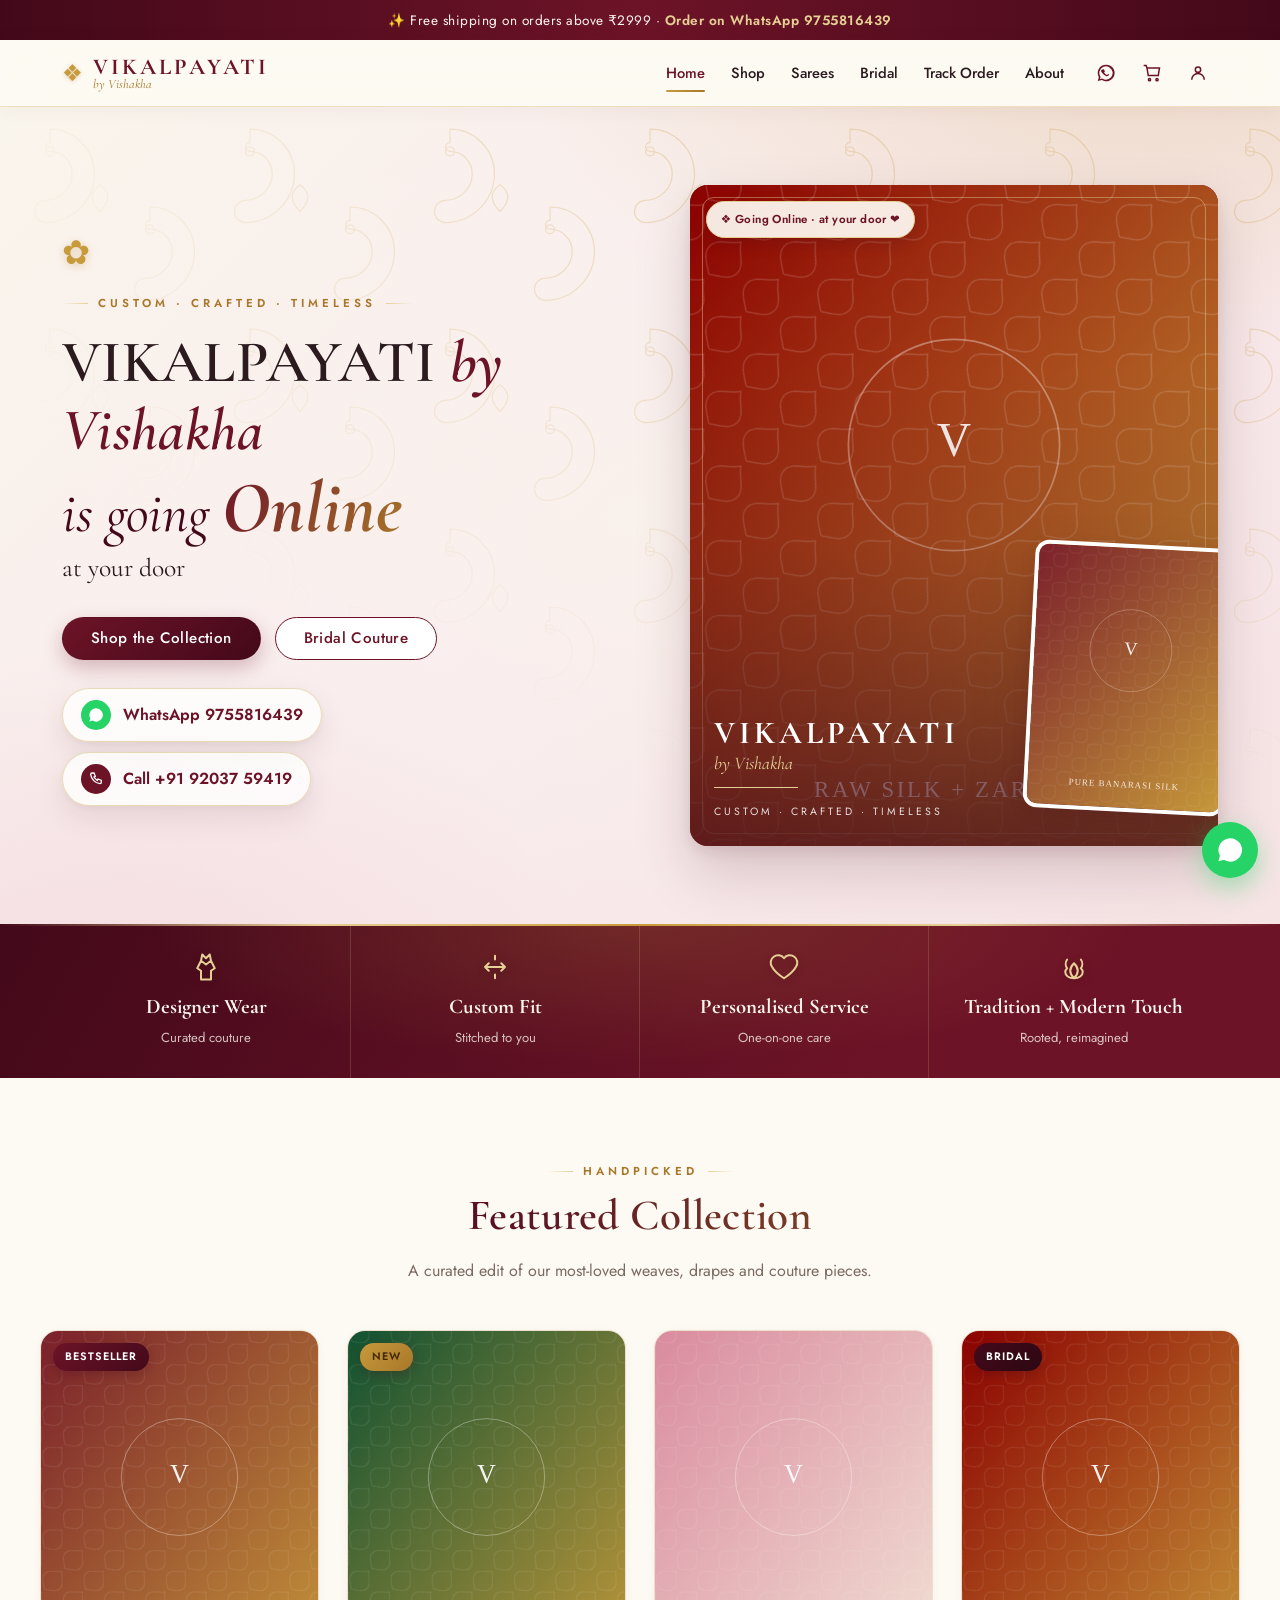
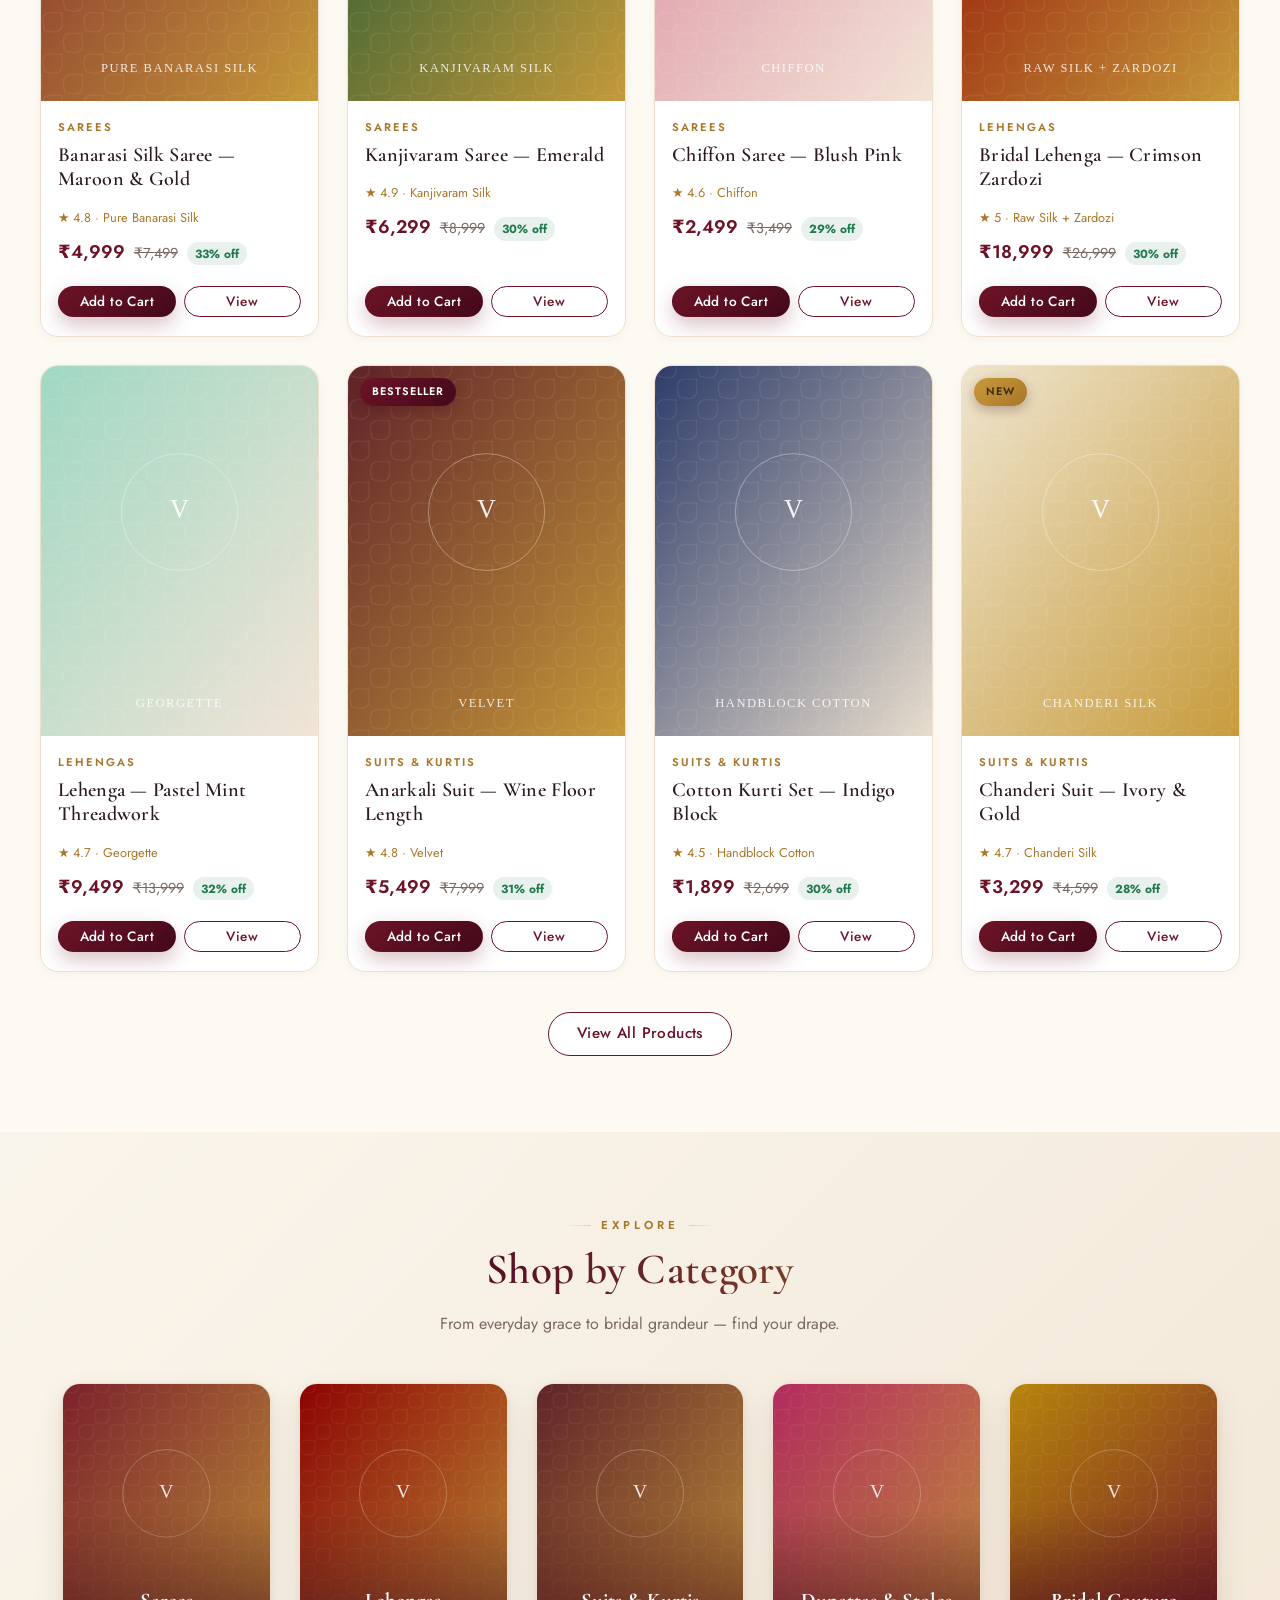
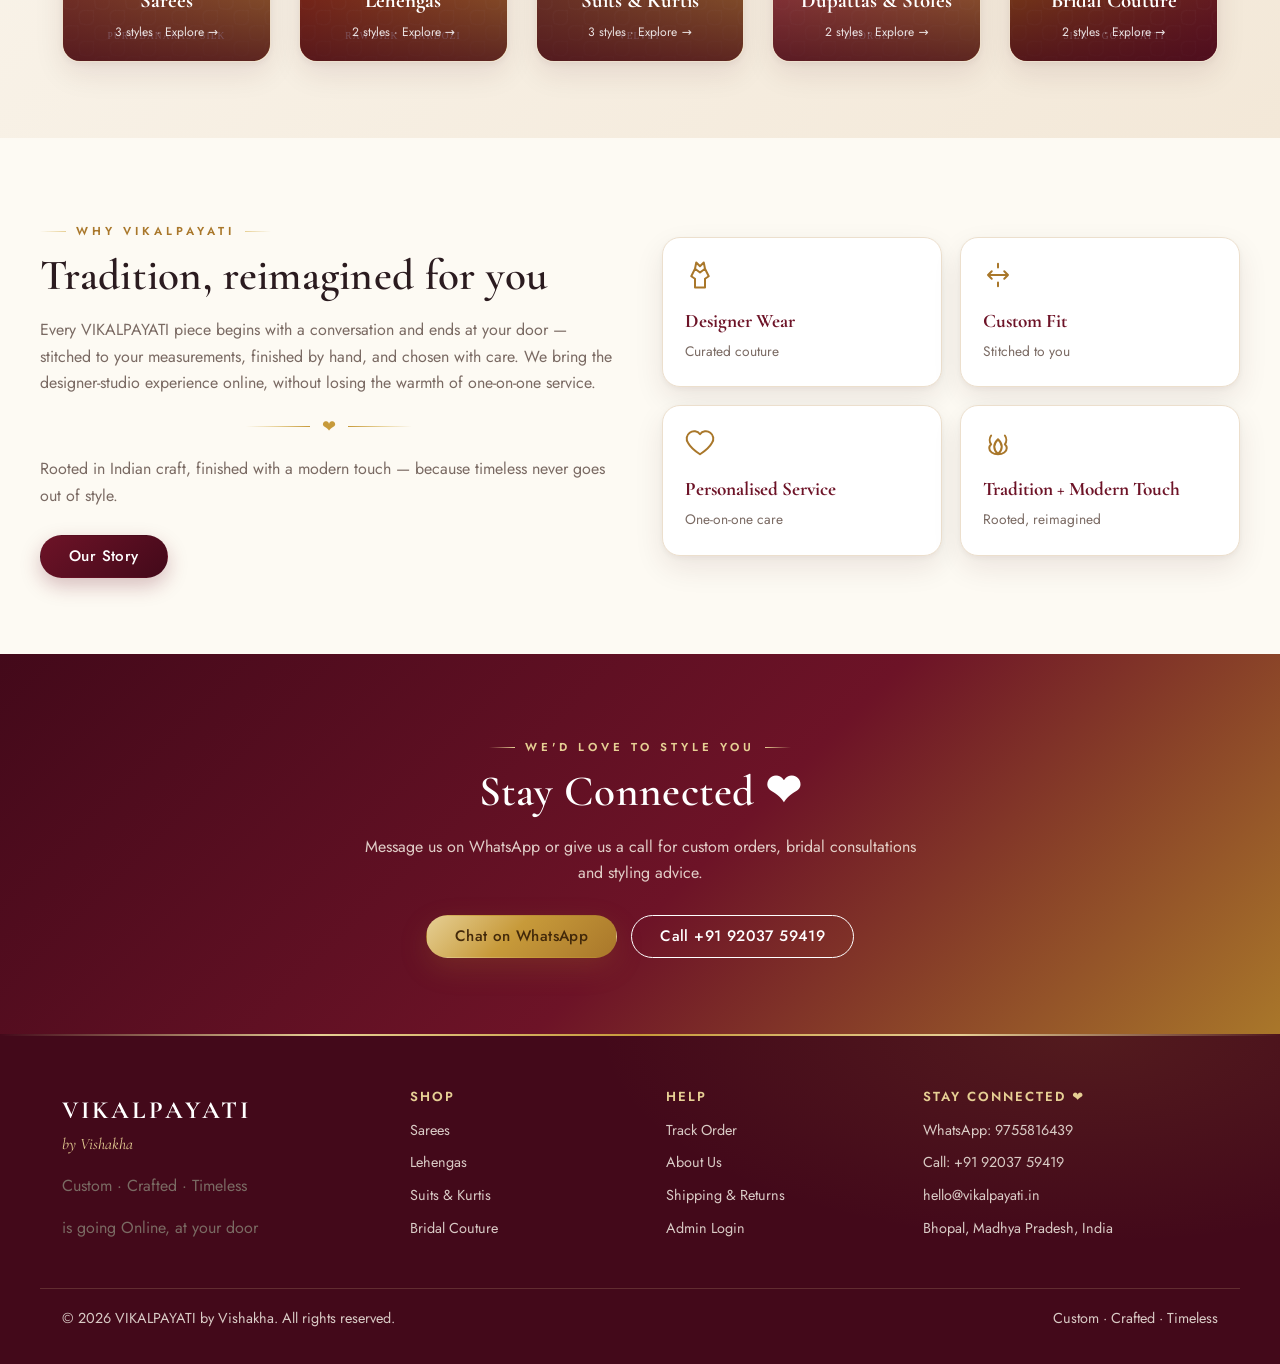
==== index.html @ 72c4d6ac "VIKALPAYATI by Vishakha — e-commerce storefront + admin Static site: storefront, shop, product, cart" ====
<!DOCTYPE html><html lang="en"><head>
<meta charset="UTF-8"><meta name="viewport" content="width=device-width, initial-scale=1.0">
<title>VIKALPAYATI by Vishakha — Custom · Crafted · Timeless</title>
<link rel="stylesheet" href="css/styles.css?v=2"></head><body>
<div class="banner">✨ Free shipping on orders above ₹2999 · <a href="https://wa.me/919755816439" target="_blank">Order on WhatsApp 9755816439</a></div>
<header data-navbar></header>

<!-- HERO -->
<section class="hero">
  <div class="hero-inner">
    <div class="hero-copy">
      <div class="lotus">✿</div>
      <div class="eyebrow">Custom · Crafted · Timeless</div>
      <h1>VIKALPAYATI <span class="script">by Vishakha</span></h1>
      <div class="going">is going <b>Online</b></div>
      <div class="atdoor">at your door</div>
      <div class="hero-cta">
        <a class="btn btn-primary" href="shop.html">Shop the Collection</a>
        <a class="btn btn-outline" href="shop.html?category=bridal">Bridal Couture</a>
      </div>
      <div class="hero-contact" id="hero-contact"></div>
    </div>
    <div class="hero-art" id="hero-art"></div>
  </div>
</section>

<!-- USP STRIP -->
<section class="usp">
  <div class="container">
    <div class="usp-grid" id="usp-grid"></div>
  </div>
</section>

<!-- FEATURED -->
<section class="section container">
  <div class="section-head">
    <div class="eyebrow">Handpicked</div>
    <h2>Featured Collection</h2>
    <p class="muted">A curated edit of our most-loved weaves, drapes and couture pieces.</p>
  </div>
  <div class="grid grid-products" id="featured-grid"></div>
  <div class="center" style="margin-top:40px">
    <a class="btn btn-outline" href="shop.html">View All Products</a>
  </div>
</section>

<!-- CATEGORY SHOWCASE -->
<section class="section" style="background:linear-gradient(135deg,var(--cream),var(--cream-2))">
  <div class="container">
    <div class="section-head">
      <div class="eyebrow">Explore</div>
      <h2>Shop by Category</h2>
      <p class="muted">From everyday grace to bridal grandeur — find your drape.</p>
    </div>
    <div class="grid" id="category-grid" style="grid-template-columns:repeat(5,1fr)"></div>
  </div>
</section>

<!-- WHY VIKALPAYATI -->
<section class="section container">
  <div class="layout-split" style="grid-template-columns:1fr 1fr;gap:44px;align-items:center">
    <div>
      <div class="eyebrow">Why VIKALPAYATI</div>
      <h2>Tradition, reimagined for you</h2>
      <p class="muted">Every VIKALPAYATI piece begins with a conversation and ends at your door — stitched to your measurements, finished by hand, and chosen with care. We bring the designer-studio experience online, without losing the warmth of one-on-one service.</p>
      <div class="divider-heart">❤</div>
      <p class="muted">Rooted in Indian craft, finished with a modern touch — because timeless never goes out of style.</p>
      <a class="btn btn-primary" href="about.html" style="margin-top:10px">Our Story</a>
    </div>
    <div class="grid" style="grid-template-columns:1fr 1fr;gap:18px" id="value-grid"></div>
  </div>
</section>

<!-- STAY CONNECTED CTA -->
<section class="section" style="background:linear-gradient(135deg,var(--maroon-deep),var(--maroon) 55%,var(--gold-deep));color:var(--cream)">
  <div class="container center">
    <div class="eyebrow" style="color:var(--gold-soft)">We'd love to style you</div>
    <h2 style="color:#fff">Stay Connected ❤</h2>
    <p style="color:rgba(247,239,228,.85);max-width:560px;margin:0 auto 26px">Message us on WhatsApp or give us a call for custom orders, bridal consultations and styling advice.</p>
    <div class="hero-cta" id="connect-cta" style="justify-content:center"></div>
  </div>
</section>

<footer class="footer" data-footer></footer>
<a class="fab-wa" href="https://wa.me/919755816439" target="_blank" aria-label="WhatsApp"><svg viewBox="0 0 24 24" width="28" height="28" fill="currentColor"><path d="M12 2a10 10 0 00-8.6 15l-1.3 4.7 4.8-1.3A10 10 0 1012 2zm4.4 12c-.2-.1-1.4-.7-1.6-.8s-.4-.1-.5.1-.6.8-.8 1-.3.2-.5.1a6.5 6.5 0 01-1.9-1.2 7.2 7.2 0 01-1.3-1.7c-.1-.2 0-.4.1-.5l.4-.4.3-.4v-.4l-.8-1.8c-.2-.5-.4-.4-.5-.4h-.5a.9.9 0 00-.7.3A2.8 2.8 0 006 8.9a4.8 4.8 0 001 2.5 11 11 0 004.3 3.8c2 .8 2 .5 2.4.5a2.5 2.5 0 001.6-1.1 2 2 0 00.1-1.1c0-.1-.2-.2-.5-.3z"/></svg></a>
<script src="js/data.js?v=2"></script><script src="js/store.js?v=2"></script><script src="js/home.js?v=2"></script>
</body></html>
---- css/styles.css ----
/* ============================================================
   VIKALPAYATI by Vishakha — Couture Design System
   Palette: deep wine · antique gold + champagne · blush rose · warm ivory/cream.
   A premium bridal-boutique aesthetic: soft radial glows, gold hairlines,
   clip-text gradients, glassy navbar, graceful hover lifts, fade-up entrances.
   ============================================================ */
@import url('https://fonts.googleapis.com/css2?family=Cormorant+Garamond:ital,wght@0,400;0,500;0,600;0,700;1,500;1,600&family=Jost:wght@300;400;500;600&display=swap');

:root{
  /* wine */
  --maroon:#6d1327; --maroon-dark:#581024; --maroon-deep:#43091a;
  /* gold + champagne */
  --gold:#c79a3a; --gold-soft:#e6cf94; --gold-deep:#a9772a; --champagne:#f1e2c0;
  /* ivory / cream / paper */
  --cream:#faf5ec; --cream-2:#f3e8d8; --paper:#fdfaf3;
  /* ink */
  --ink:#2b1b1f; --ink-soft:#7a6a63; --line:#ecdfcd;
  /* blush / rose accents */
  --rose:#f6e3e4; --rose-2:#efc9cf; --blush:#f9ecee;
  /* status */
  --ok:#1f7a4d; --warn:#b4651a; --bad:#a6271f;
  /* warm-tinted layered shadows */
  --shadow:0 2px 6px rgba(67,9,26,.05), 0 12px 30px rgba(67,9,26,.09);
  --shadow-lg:0 6px 16px rgba(67,9,26,.10), 0 26px 56px rgba(67,9,26,.17);
  --shadow-gold:0 10px 28px rgba(169,119,42,.22);
  --radius:18px; --radius-sm:12px;
  --grad-wine:linear-gradient(135deg,var(--maroon-deep),var(--maroon) 55%,var(--gold-deep));
  --grad-heading:linear-gradient(100deg,var(--maroon) 0%,var(--maroon-dark) 38%,var(--gold-deep) 100%);
  --serif:'Cormorant Garamond',Georgia,serif; --sans:'Jost',system-ui,sans-serif;
}
*{box-sizing:border-box}
html{scroll-behavior:smooth}
body{margin:0;font-family:var(--sans);color:var(--ink);background:var(--paper);line-height:1.65;font-weight:400;
  -webkit-font-smoothing:antialiased;text-rendering:optimizeLegibility}
h1,h2,h3,h4{font-family:var(--serif);font-weight:600;line-height:1.14;margin:0 0 .4em;letter-spacing:.3px}
h1{font-size:clamp(2.2rem,5vw,3.7rem)}
h2{font-size:clamp(1.7rem,3.5vw,2.7rem)}
a{color:inherit;text-decoration:none}
img{max-width:100%;display:block}
::selection{background:var(--rose-2);color:var(--maroon-deep)}
.muted{color:var(--ink-soft)}
.container{max-width:1200px;margin:0 auto;padding:0 22px}
.section{padding:76px 0}
.center{text-align:center}
.eyebrow{font-family:var(--sans);text-transform:uppercase;letter-spacing:4px;font-size:.72rem;color:var(--gold-deep);font-weight:600;
  margin-bottom:10px;display:inline-flex;align-items:center;gap:10px}
.eyebrow::before,.eyebrow::after{content:"";height:1px;width:26px;background:linear-gradient(90deg,transparent,var(--gold-soft))}
.eyebrow::after{background:linear-gradient(90deg,var(--gold-soft),transparent)}
.section-head .eyebrow,.center .eyebrow{justify-content:center}
.script{font-style:italic;font-family:var(--serif);color:var(--maroon)}
.divider-heart{display:flex;align-items:center;justify-content:center;gap:12px;color:var(--gold);margin:16px 0;font-size:1.05rem}
.divider-heart::before,.divider-heart::after{content:"";height:1px;width:64px;
  background:linear-gradient(90deg,transparent,var(--gold-soft),var(--gold))}
.divider-heart::after{background:linear-gradient(90deg,var(--gold),var(--gold-soft),transparent)}

/* ---------- gradient clip-text on big headings ---------- */
.section-head h2,.shop-head h2{
  background:var(--grad-heading);-webkit-background-clip:text;background-clip:text;
  -webkit-text-fill-color:transparent;color:var(--maroon)}

/* ---------- buttons (pill, subtle sheen, graceful lift) ---------- */
.btn{position:relative;display:inline-flex;align-items:center;justify-content:center;gap:9px;font-family:var(--sans);
  font-weight:500;font-size:.95rem;padding:13px 28px;border-radius:50px;border:1.5px solid transparent;
  cursor:pointer;transition:transform .25s cubic-bezier(.2,.8,.3,1),box-shadow .25s,background .25s,color .25s,filter .25s,border-color .25s;
  letter-spacing:.4px;background:none;line-height:1;overflow:hidden;isolation:isolate}
.btn::after{content:"";position:absolute;inset:0;border-radius:inherit;z-index:-1;opacity:0;transition:opacity .35s;
  background:linear-gradient(120deg,transparent 20%,rgba(255,255,255,.22) 50%,transparent 80%)}
.btn:hover::after{opacity:1}
.btn-primary{background:linear-gradient(140deg,var(--maroon) 0%,var(--maroon-deep) 100%);color:#fff;box-shadow:0 8px 20px rgba(109,19,39,.26)}
.btn-primary:hover{transform:translateY(-2px);box-shadow:0 14px 30px rgba(109,19,39,.36)}
.btn-gold{background:linear-gradient(135deg,var(--gold-soft) 0%,var(--gold) 45%,var(--gold-deep) 100%);color:#43290a;box-shadow:var(--shadow-gold)}
.btn-gold:hover{filter:brightness(1.06) saturate(1.05);transform:translateY(-2px);box-shadow:0 16px 34px rgba(169,119,42,.3)}
.btn-outline{border-color:var(--maroon);color:var(--maroon);background:#fff}
.btn-outline:hover{background:var(--maroon);color:#fff;transform:translateY(-2px);box-shadow:0 12px 26px rgba(109,19,39,.22)}
.btn-ghost{color:var(--maroon)}
.btn-ghost:hover{background:var(--rose)}
.btn-block{width:100%}
.btn-sm{padding:8px 16px;font-size:.85rem}
.btn:disabled{opacity:.5;cursor:not-allowed;transform:none;box-shadow:none}
.btn:disabled::after{opacity:0}

/* ---------- navbar (glassy translucent, gold hairline) ---------- */
[data-navbar]{position:sticky;top:0;z-index:50;background:rgba(253,250,243,.72);
  -webkit-backdrop-filter:blur(16px) saturate(1.3);backdrop-filter:blur(16px) saturate(1.3);
  border-bottom:1px solid rgba(199,154,58,.28);box-shadow:0 2px 20px rgba(67,9,26,.05)}
.nav-inner{max-width:1200px;margin:0 auto;padding:13px 22px;display:flex;align-items:center;gap:22px}
.brand{display:flex;align-items:center;gap:10px}
.brand-mark{color:var(--gold);font-size:1.45rem;filter:drop-shadow(0 1px 2px rgba(169,119,42,.35))}
.brand-text{display:flex;flex-direction:column;line-height:1}
.brand-text strong{font-family:var(--serif);font-size:1.42rem;letter-spacing:3px;color:var(--maroon)}
.brand-text em{font-family:var(--serif);font-style:italic;font-size:.8rem;color:var(--gold-deep)}
.nav-links{display:flex;gap:26px;margin-left:auto}
.nav-links a{font-size:.92rem;font-weight:500;color:var(--ink);position:relative;padding:4px 0}
.nav-links a::after{content:"";position:absolute;left:0;bottom:-2px;height:2px;width:0;border-radius:2px;
  background:linear-gradient(90deg,var(--gold),var(--gold-deep));transition:width .28s cubic-bezier(.2,.8,.3,1)}
.nav-links a:hover::after,.nav-links a.active::after{width:100%}
.nav-links a:hover{color:var(--maroon)}
.nav-links a.active{color:var(--maroon)}
.nav-actions{display:flex;align-items:center;gap:6px}
.icon-btn{position:relative;display:flex;align-items:center;justify-content:center;width:40px;height:40px;border-radius:50%;color:var(--maroon);transition:.2s}
.icon-btn:hover{background:var(--rose);transform:translateY(-1px)}
.cart-badge{position:absolute;top:2px;right:2px;background:linear-gradient(135deg,var(--gold-soft),var(--gold-deep));color:#43290a;font-size:.66rem;font-weight:700;
  min-width:17px;height:17px;border-radius:50px;display:flex;align-items:center;justify-content:center;padding:0 4px;box-shadow:0 2px 6px rgba(169,119,42,.4)}
.hamburger{display:none;flex-direction:column;gap:4px;background:none;border:none;cursor:pointer;padding:8px}
.hamburger span{width:22px;height:2px;background:var(--maroon);border-radius:2px}

/* ---------- hero (soft radial glows + gold paisley motif) ---------- */
.hero{position:relative;overflow:hidden;background:
  radial-gradient(900px 440px at 88% -8%,rgba(199,154,58,.20),transparent 70%),
  radial-gradient(760px 500px at 6% 108%,rgba(239,201,207,.42),transparent 68%),
  radial-gradient(600px 400px at 50% 50%,rgba(250,245,236,.6),transparent),
  linear-gradient(135deg,var(--cream) 0%,var(--blush) 45%,var(--rose) 100%)}
/* delicate gold paisley/leaf motif — pure CSS SVG data-URI, no external asset */
.hero::before{content:"";position:absolute;inset:0;pointer-events:none;opacity:.5;
  background-image:url("data:image/svg+xml;utf8,<svg xmlns='http://www.w3.org/2000/svg' width='180' height='180' viewBox='0 0 180 180'><g fill='none' stroke='%23c79a3a' stroke-width='1.1' opacity='0.5'><path d='M45 20c22 0 40 18 40 40 0 24-20 44-44 44a10 10 0 010-20c13 0 24-11 24-24 0-11-9-20-20-20a4 4 0 010-8z'/><circle cx='45' cy='40' r='4'/><path d='M135 90c22 0 40 18 40 40 0 24-20 44-44 44a10 10 0 010-20c13 0 24-11 24-24 0-11-9-20-20-20a4 4 0 010-8z'/><circle cx='135' cy='110' r='4'/><path d='M90 70q14 10 0 24 -14-14 0-24z'/></g></svg>");
  background-size:200px 200px;
  -webkit-mask-image:radial-gradient(130% 120% at 85% 0%,#000 30%,transparent 72%);
  mask-image:radial-gradient(130% 120% at 85% 0%,#000 30%,transparent 72%)}
.hero-inner{position:relative;z-index:1;max-width:1200px;margin:0 auto;padding:78px 22px;display:grid;grid-template-columns:1.05fr .95fr;gap:44px;align-items:center}
.hero-copy .lotus{color:var(--gold);font-size:2.1rem;margin-bottom:6px;filter:drop-shadow(0 2px 4px rgba(169,119,42,.3))}
.hero-copy h1{margin:.1em 0}
.hero-copy .going{font-family:var(--serif);font-size:clamp(2rem,6vw,3.5rem);color:var(--maroon-deep);font-style:italic;line-height:1.05}
.hero-copy .going b{color:var(--maroon);font-size:1.3em;display:inline-block;
  background:linear-gradient(120deg,var(--maroon),var(--gold-deep));-webkit-background-clip:text;background-clip:text;-webkit-text-fill-color:transparent}
.hero-copy .atdoor{font-family:var(--serif);font-size:1.6rem;color:var(--ink)}
.hero-cta{display:flex;gap:14px;flex-wrap:wrap;margin-top:28px}
.hero-contact{margin-top:28px;display:flex;flex-direction:column;gap:10px}
.hero-contact a{display:inline-flex;align-items:center;gap:12px;background:rgba(255,255,255,.78);border:1px solid rgba(199,154,58,.35);
  -webkit-backdrop-filter:blur(6px);backdrop-filter:blur(6px);
  padding:11px 18px;border-radius:50px;font-weight:600;color:var(--maroon);box-shadow:var(--shadow);width:fit-content;transition:.22s}
.hero-contact a:hover{transform:translateY(-2px);box-shadow:var(--shadow-lg);border-color:var(--gold)}
.hero-contact .chip-ic{width:30px;height:30px;border-radius:50%;display:flex;align-items:center;justify-content:center;color:#fff}
.hero-contact .wa{background:#25d366}.hero-contact .ph{background:var(--maroon)}
.hero-art{position:relative;aspect-ratio:4/5;border-radius:var(--radius);overflow:hidden;box-shadow:var(--shadow-lg);
  background:var(--grad-wine);display:flex;align-items:center;justify-content:center}
.hero-art::before{content:"";position:absolute;inset:0;
  background:radial-gradient(420px 320px at 25% 12%,rgba(230,207,148,.4),transparent 60%),
  radial-gradient(300px 300px at 90% 95%,rgba(246,227,228,.2),transparent 60%)}
.hero-art::after{content:"";position:absolute;inset:12px;border:1px solid rgba(230,207,148,.45);border-radius:calc(var(--radius) - 6px);pointer-events:none}
.hero-art .plaque{position:relative;z-index:1;text-align:center;color:#fff;padding:30px}
.hero-art .plaque .big{font-family:var(--serif);font-size:3rem;letter-spacing:6px;
  background:linear-gradient(120deg,#fff,var(--gold-soft));-webkit-background-clip:text;background-clip:text;-webkit-text-fill-color:transparent}
.hero-art .plaque em{font-style:italic;font-family:var(--serif);color:var(--gold-soft);font-size:1.4rem}
.hero-art .plaque .ln{height:1px;width:120px;background:linear-gradient(90deg,transparent,var(--gold-soft),transparent);margin:14px auto}

/* ---------- usp strip ---------- */
.usp{position:relative;background:
  radial-gradient(700px 200px at 50% 0%,rgba(199,154,58,.18),transparent 70%),
  linear-gradient(120deg,var(--maroon-deep),var(--maroon) 70%);color:var(--cream)}
.usp::before{content:"";position:absolute;top:0;left:0;right:0;height:2px;
  background:linear-gradient(90deg,transparent,var(--gold-soft),var(--gold),var(--gold-soft),transparent)}
.usp-grid{display:grid;grid-template-columns:repeat(4,1fr);gap:0}
.usp-item{padding:28px 18px;text-align:center;border-right:1px solid rgba(230,207,148,.18);transition:.25s}
.usp-item:last-child{border-right:none}
.usp-item:hover{background:rgba(230,207,148,.06)}
.usp-item .ic{color:var(--gold-soft);margin-bottom:8px;display:flex;justify-content:center;filter:drop-shadow(0 2px 4px rgba(0,0,0,.2))}
.usp-item strong{display:block;font-family:var(--serif);font-size:1.3rem}
.usp-item span{font-size:.82rem;color:rgba(250,245,236,.78)}

/* ---------- product grid & cards (boutique) ---------- */
.section-head{text-align:center;margin-bottom:46px}
.grid{display:grid;gap:28px}
.grid-products{grid-template-columns:repeat(4,1fr)}
.card{position:relative;background:#fff;border:1px solid var(--line);border-radius:var(--radius);overflow:hidden;
  transition:transform .3s cubic-bezier(.2,.8,.3,1),box-shadow .3s,border-color .3s;display:flex;flex-direction:column;box-shadow:0 2px 10px rgba(67,9,26,.04)}
.card::after{content:"";position:absolute;inset:0;border-radius:inherit;pointer-events:none;
  box-shadow:inset 0 0 0 1px rgba(199,154,58,0);transition:box-shadow .3s}
.card:hover{transform:translateY(-8px);box-shadow:var(--shadow-lg);border-color:var(--gold-soft)}
.card:hover::after{box-shadow:inset 0 0 0 1px rgba(199,154,58,.45)}
.card-media{position:relative;aspect-ratio:3/4;overflow:hidden;background:
  linear-gradient(135deg,var(--cream-2),var(--blush))}
.card-media img{width:100%;height:100%;object-fit:cover;transition:transform .6s cubic-bezier(.2,.8,.3,1)}
.card:hover .card-media img{transform:scale(1.07)}
.card-media::after{content:"";position:absolute;inset:0;pointer-events:none;opacity:0;transition:opacity .4s;
  background:linear-gradient(to top,rgba(67,9,26,.18),transparent 45%)}
.card:hover .card-media::after{opacity:1}
.card-badge{position:absolute;top:12px;left:12px;background:linear-gradient(135deg,var(--maroon),var(--maroon-deep));color:#fff;font-size:.68rem;font-weight:600;
  letter-spacing:1px;text-transform:uppercase;padding:5px 12px;border-radius:50px;box-shadow:0 4px 12px rgba(67,9,26,.28)}
.card-badge.new{background:linear-gradient(135deg,var(--gold),var(--gold-deep));color:#43290a}
.card-badge.bridal{background:linear-gradient(135deg,var(--maroon-deep),#2d0712)}
.card-fav{position:absolute;top:10px;right:10px;width:34px;height:34px;border-radius:50%;background:rgba(255,255,255,.92);
  -webkit-backdrop-filter:blur(4px);backdrop-filter:blur(4px);
  border:none;cursor:pointer;color:var(--maroon);display:flex;align-items:center;justify-content:center;box-shadow:0 3px 10px rgba(67,9,26,.15);transition:.2s}
.card-fav:hover{background:#fff;color:var(--rose-2);transform:scale(1.1)}
.card-body{padding:17px 17px 19px;display:flex;flex-direction:column;gap:7px;flex:1}
.card-cat{font-size:.7rem;letter-spacing:2px;text-transform:uppercase;color:var(--gold-deep);font-weight:600}
.card-title{font-family:var(--serif);font-size:1.26rem;font-weight:600;color:var(--ink);line-height:1.2}
.card:hover .card-title{color:var(--maroon)}
.card-rating{font-size:.8rem;color:var(--gold-deep)}
.price-row{display:flex;align-items:baseline;gap:9px;margin-top:2px}
.price{font-weight:600;font-size:1.14rem;color:var(--maroon)}
.mrp{font-size:.9rem;color:var(--ink-soft);text-decoration:line-through}
.off{font-size:.74rem;color:var(--ok);font-weight:700;background:rgba(31,122,77,.1);padding:2px 8px;border-radius:50px}
.card-actions{margin-top:auto;display:flex;gap:8px;padding-top:12px}
.card-actions .btn{flex:1}

/* ---------- filters / shop ---------- */
.shop-head{position:relative;overflow:hidden;background:
  radial-gradient(700px 320px at 85% -20%,rgba(199,154,58,.18),transparent 70%),
  linear-gradient(135deg,var(--cream),var(--blush) 60%,var(--rose));padding:54px 0;text-align:center}
.shop-head::after{content:"";position:absolute;left:0;right:0;bottom:0;height:2px;
  background:linear-gradient(90deg,transparent,var(--gold-soft),transparent)}
.toolbar{display:flex;flex-wrap:wrap;gap:14px;align-items:center;justify-content:space-between;margin-bottom:30px}
.chips{display:flex;gap:10px;flex-wrap:wrap}
.chip{padding:8px 18px;border-radius:50px;border:1.5px solid var(--line);background:#fff;cursor:pointer;font-size:.88rem;font-weight:500;transition:.22s}
.chip:hover{border-color:var(--gold);color:var(--maroon);transform:translateY(-1px)}
.chip.active{background:linear-gradient(135deg,var(--maroon),var(--maroon-deep));color:#fff;border-color:var(--maroon);box-shadow:0 6px 16px rgba(109,19,39,.25)}
.search-box,select.input{padding:11px 16px;border:1.5px solid var(--line);border-radius:50px;background:#fff;font-family:var(--sans);font-size:.9rem;min-width:200px;color:var(--ink);transition:.2s}
.search-box:focus,.input:focus{outline:none;border-color:var(--gold);box-shadow:0 0 0 3px rgba(199,154,58,.15)}

/* ---------- product detail ---------- */
.pd{display:grid;grid-template-columns:1fr 1fr;gap:54px;align-items:start}
.pd-media{position:sticky;top:90px;border-radius:var(--radius);overflow:hidden;box-shadow:var(--shadow-lg);
  border:1px solid var(--line)}
.pd-media img{width:100%;aspect-ratio:3/4;object-fit:cover;transition:transform .7s cubic-bezier(.2,.8,.3,1)}
.pd-media:hover img{transform:scale(1.04)}
.pd h1{margin-bottom:.1em;color:var(--maroon-deep)}
.pd .pd-price{display:flex;align-items:baseline;gap:12px;margin:14px 0}
.pd .pd-price .price{font-size:1.95rem}
.pd-fabric{display:flex;flex-wrap:wrap;gap:10px;margin:18px 0}
.pd-fabric .tag{background:linear-gradient(135deg,var(--cream-2),var(--blush));border:1px solid rgba(199,154,58,.3);
  padding:6px 15px;border-radius:50px;font-size:.82rem;color:var(--maroon-dark)}
.size-row{display:flex;gap:10px;margin:16px 0;flex-wrap:wrap}
.size-opt{min-width:46px;height:42px;border:1.5px solid var(--line);border-radius:12px;background:#fff;cursor:pointer;font-weight:500;display:flex;align-items:center;justify-content:center;transition:.2s}
.size-opt:hover{border-color:var(--gold)}
.size-opt.active{border-color:var(--maroon);background:linear-gradient(135deg,var(--maroon),var(--maroon-deep));color:#fff;box-shadow:0 5px 14px rgba(109,19,39,.25)}
.qty{display:inline-flex;align-items:center;border:1.5px solid var(--line);border-radius:50px;overflow:hidden;background:#fff}
.qty button{width:40px;height:42px;border:none;background:#fff;cursor:pointer;font-size:1.1rem;color:var(--maroon);transition:.18s}
.qty button:hover{background:var(--rose)}
.qty input{width:46px;text-align:center;border:none;font-size:1rem;font-family:var(--sans);color:var(--ink)}
.pd-actions{display:flex;gap:12px;margin:22px 0;flex-wrap:wrap}
.pd-meta{border-top:1px solid var(--line);margin-top:20px;padding-top:18px;display:grid;gap:8px;font-size:.9rem}
.pd-meta .row{display:flex;gap:10px;color:var(--ink-soft)}

/* ---------- forms ---------- */
.field{margin-bottom:16px}
.field label{display:block;font-size:.85rem;font-weight:500;margin-bottom:6px;color:var(--ink)}
.field input,.field select,.field textarea{width:100%;padding:12px 14px;border:1.5px solid var(--line);border-radius:var(--radius-sm);
  font-family:var(--sans);font-size:.95rem;background:#fff;color:var(--ink);transition:.2s}
.field input:focus,.field select:focus,.field textarea:focus{outline:none;border-color:var(--gold);box-shadow:0 0 0 3px rgba(199,154,58,.18)}
.field .err{color:var(--bad);font-size:.78rem;margin-top:4px;display:none}
.field.invalid input,.field.invalid select{border-color:var(--bad)}
.field.invalid .err{display:block}
.grid-2{display:grid;grid-template-columns:1fr 1fr;gap:14px}

/* ---------- cart / checkout ---------- */
.layout-split{display:grid;grid-template-columns:1.6fr 1fr;gap:34px;align-items:start}
.cart-item{display:grid;grid-template-columns:90px 1fr auto;gap:16px;padding:18px 0;border-bottom:1px solid var(--line)}
.cart-item .ci-media{width:90px;aspect-ratio:3/4;border-radius:12px;overflow:hidden;box-shadow:0 3px 10px rgba(67,9,26,.1)}
.cart-item .ci-media img{width:100%;height:100%;object-fit:cover}
.cart-item .ci-name{font-family:var(--serif);font-size:1.18rem;color:var(--ink)}
.cart-item .ci-sub{font-size:.82rem;color:var(--ink-soft)}
.cart-item .ci-right{text-align:right;display:flex;flex-direction:column;align-items:flex-end;gap:8px}
.link-danger{color:var(--bad);font-size:.82rem;cursor:pointer;background:none;border:none}
.link-danger:hover{text-decoration:underline}
.summary{background:#fff;border:1px solid var(--line);border-radius:var(--radius);padding:26px;box-shadow:var(--shadow);position:sticky;top:90px;
  background-image:linear-gradient(#fff,#fff),linear-gradient(135deg,var(--gold-soft),var(--rose-2));
  background-origin:border-box;background-clip:padding-box,border-box;border:1.5px solid transparent}
.summary h3{font-size:1.45rem;color:var(--maroon-deep)}
.sum-row{display:flex;justify-content:space-between;padding:9px 0;font-size:.95rem}
.sum-row.total{border-top:1px solid var(--line);margin-top:8px;padding-top:14px;font-size:1.25rem;font-weight:600;color:var(--maroon);font-family:var(--serif)}
.pay-opt{display:flex;gap:12px;align-items:flex-start;border:1.5px solid var(--line);border-radius:var(--radius-sm);padding:14px;cursor:pointer;margin-bottom:12px;transition:.2s}
.pay-opt:hover{border-color:var(--gold-soft)}
.pay-opt.active{border-color:var(--maroon);background:var(--rose);box-shadow:0 4px 14px rgba(109,19,39,.12)}
.pay-opt input{margin-top:3px}
.pay-opt .po-title{font-weight:600}
.pay-opt .po-sub{font-size:.82rem;color:var(--ink-soft)}
.empty-state{text-align:center;padding:70px 20px}
.empty-state .ic{font-size:3rem;color:var(--gold);filter:drop-shadow(0 3px 6px rgba(169,119,42,.25))}

/* ---------- badges / status (gold-outlined, soft tints) ---------- */
.badge{display:inline-flex;align-items:center;gap:6px;padding:4px 13px;border-radius:50px;font-size:.76rem;font-weight:600;text-transform:capitalize;
  border:1px solid transparent}
.badge.pending{background:#fdf0dd;color:var(--warn);border-color:rgba(180,101,26,.3)}
.badge.confirmed{background:#e6f0ff;color:#1f5fa6;border-color:rgba(31,95,166,.25)}
.badge.shipped{background:#efe6ff;color:#6a3fb0;border-color:rgba(106,63,176,.25)}
.badge.delivered{background:#e3f6ea;color:var(--ok);border-color:rgba(31,122,77,.28)}
.badge.cancelled{background:#fde3e1;color:var(--bad);border-color:rgba(166,39,31,.28)}
.badge.paid{background:#e3f6ea;color:var(--ok);border-color:rgba(31,122,77,.28)}
.badge.cod{background:linear-gradient(135deg,var(--cream-2),var(--champagne));color:var(--maroon-dark);border-color:rgba(199,154,58,.4)}

/* ---------- admin ---------- */
.admin-shell{display:grid;grid-template-columns:230px 1fr;min-height:100vh}
.admin-side{background:
  radial-gradient(400px 260px at 50% -10%,rgba(199,154,58,.14),transparent 70%),
  linear-gradient(180deg,var(--maroon-deep),var(--maroon));color:var(--cream);padding:22px 16px;position:sticky;top:0;height:100vh;
  border-right:1px solid rgba(230,207,148,.14)}
.admin-side .brand-text strong{color:#fff}.admin-side .brand-text em{color:var(--gold-soft)}
.admin-nav{display:flex;flex-direction:column;gap:4px;margin-top:26px}
.admin-nav button{display:flex;align-items:center;gap:11px;background:none;border:none;color:var(--cream);text-align:left;
  padding:12px 14px;border-radius:12px;cursor:pointer;font-family:var(--sans);font-size:.94rem;transition:.18s}
.admin-nav button:hover{background:rgba(230,207,148,.12)}
.admin-nav button.active{background:linear-gradient(135deg,var(--gold-soft),var(--gold));color:#43290a;font-weight:600;box-shadow:0 6px 16px rgba(169,119,42,.3)}
.admin-main{padding:30px 34px;background:var(--paper)}
.admin-topbar{display:flex;justify-content:space-between;align-items:center;margin-bottom:26px}
.stat-grid{display:grid;grid-template-columns:repeat(4,1fr);gap:18px;margin-bottom:28px}
.stat{position:relative;background:#fff;border:1px solid var(--line);border-radius:var(--radius);padding:22px;box-shadow:var(--shadow);overflow:hidden;transition:.25s}
.stat::before{content:"";position:absolute;top:0;left:0;bottom:0;width:4px;background:linear-gradient(180deg,var(--gold-soft),var(--gold-deep))}
.stat:hover{transform:translateY(-3px);box-shadow:var(--shadow-lg)}
.stat .lbl{font-size:.8rem;color:var(--ink-soft);text-transform:uppercase;letter-spacing:1px}
.stat .val{font-family:var(--serif);font-size:2.1rem;color:var(--maroon);margin-top:4px}
.stat .sub{font-size:.8rem;color:var(--ok)}
.panel{background:#fff;border:1px solid var(--line);border-radius:var(--radius);box-shadow:var(--shadow);overflow:hidden;margin-bottom:24px}
.panel-head{padding:18px 22px;border-bottom:1px solid var(--line);display:flex;justify-content:space-between;align-items:center;
  background:linear-gradient(135deg,var(--cream),var(--blush))}
.panel-head h3{margin:0;font-size:1.3rem;color:var(--maroon-deep)}
table{width:100%;border-collapse:collapse}
th,td{text-align:left;padding:13px 22px;font-size:.9rem;border-bottom:1px solid var(--line)}
th{font-size:.74rem;text-transform:uppercase;letter-spacing:1px;color:var(--ink-soft);font-weight:600;background:var(--cream)}
tbody tr{transition:.15s}
tbody tr:hover{background:var(--blush)}
.table-thumb{width:44px;height:56px;border-radius:8px;object-fit:cover;box-shadow:0 2px 6px rgba(67,9,26,.12)}
.admin-login{min-height:100vh;display:flex;align-items:center;justify-content:center;
  background:radial-gradient(600px 400px at 70% 20%,rgba(230,207,148,.22),transparent 65%),var(--grad-wine)}
.admin-login .box{background:#fff;border-radius:var(--radius);padding:40px;width:min(400px,92vw);box-shadow:var(--shadow-lg);
  border-top:3px solid var(--gold)}

/* ---------- modal ---------- */
.modal-backdrop{position:fixed;inset:0;background:rgba(43,9,26,.5);-webkit-backdrop-filter:blur(4px);backdrop-filter:blur(4px);
  display:none;align-items:center;justify-content:center;z-index:100;padding:20px}
.modal-backdrop.open{display:flex;animation:vik-fade .25s ease both}
.modal{background:#fff;border-radius:var(--radius);width:min(560px,96vw);max-height:92vh;overflow:auto;box-shadow:var(--shadow-lg);
  border-top:3px solid var(--gold);animation:vik-pop .3s cubic-bezier(.2,.8,.3,1) both}
.modal-head{padding:20px 24px;border-bottom:1px solid var(--line);display:flex;justify-content:space-between;align-items:center;
  background:linear-gradient(135deg,var(--cream),var(--blush))}
.modal-head h3{margin:0;color:var(--maroon-deep)}
.modal-body{padding:22px 24px}
.modal-foot{padding:16px 24px;border-top:1px solid var(--line);display:flex;gap:12px;justify-content:flex-end}
.x-close{background:none;border:none;font-size:1.5rem;cursor:pointer;color:var(--ink-soft);line-height:1;transition:.18s}
.x-close:hover{color:var(--maroon)}

/* ---------- toast ---------- */
#vik-toast-host{position:fixed;bottom:24px;left:50%;transform:translateX(-50%);z-index:200;display:flex;flex-direction:column;gap:10px;align-items:center}
.vik-toast{background:var(--ink);color:#fff;padding:13px 22px;border-radius:50px;font-size:.9rem;box-shadow:var(--shadow-lg);
  opacity:0;transform:translateY(14px);transition:.3s;max-width:90vw}
.vik-toast.show{opacity:1;transform:translateY(0)}
.vik-toast.ok{background:var(--maroon)}.vik-toast.gold{background:var(--gold-deep)}.vik-toast.err{background:var(--bad)}

/* ---------- misc ---------- */
.banner{background:linear-gradient(90deg,var(--maroon-deep),var(--maroon) 50%,var(--maroon-deep));color:var(--cream);text-align:center;font-size:.85rem;padding:9px 16px;letter-spacing:.5px}
.banner a{color:var(--gold-soft);font-weight:600}
.banner a:hover{color:#fff;text-decoration:underline}
.footer{position:relative;background:
  radial-gradient(700px 300px at 85% 0%,rgba(199,154,58,.12),transparent 70%),
  var(--maroon-deep);color:var(--cream);padding:56px 0 24px}
.footer::before{content:"";position:absolute;top:0;left:0;right:0;height:2px;
  background:linear-gradient(90deg,transparent,var(--gold-soft),var(--gold),var(--gold-soft),transparent)}
.footer-grid{max-width:1200px;margin:0 auto;padding:0 22px;display:grid;grid-template-columns:1.4fr 1fr 1fr 1.3fr;gap:30px}
.footer h4{font-family:var(--sans);font-size:.82rem;letter-spacing:2px;text-transform:uppercase;color:var(--gold-soft);margin-bottom:14px}
.footer a,.footer span{display:block;color:rgba(250,245,236,.82);font-size:.9rem;margin-bottom:9px;transition:.2s}
.footer a:hover{color:var(--gold-soft);transform:translateX(3px)}
.footer-brand strong{font-family:var(--serif);font-size:1.55rem;letter-spacing:3px;color:#fff;display:block}
.footer-brand em{font-family:var(--serif);font-style:italic;color:var(--gold-soft)}
.footer-bottom{max-width:1200px;margin:30px auto 0;padding:18px 22px 0;border-top:1px solid rgba(230,207,148,.18);
  display:flex;justify-content:space-between;flex-wrap:wrap;gap:10px;font-size:.82rem;color:rgba(250,245,236,.6)}
.fab-wa{position:fixed;bottom:22px;right:22px;width:56px;height:56px;border-radius:50%;background:#25d366;color:#fff;
  display:flex;align-items:center;justify-content:center;box-shadow:0 10px 26px rgba(37,211,102,.4);z-index:60;transition:transform .25s}
.fab-wa:hover{transform:scale(1.1) rotate(4deg)}
.tracker{display:flex;justify-content:space-between;position:relative;margin:30px 0}
.tracker::before{content:"";position:absolute;top:16px;left:5%;right:5%;height:2px;background:var(--line)}
.tracker .step{position:relative;text-align:center;flex:1;font-size:.8rem;color:var(--ink-soft)}
.tracker .step .dot{width:34px;height:34px;border-radius:50%;background:#fff;border:2px solid var(--line);margin:0 auto 8px;display:flex;align-items:center;justify-content:center;transition:.25s}
.tracker .step.done .dot{background:linear-gradient(135deg,var(--maroon),var(--maroon-deep));border-color:var(--maroon);color:#fff;box-shadow:0 5px 14px rgba(109,19,39,.3)}
.tracker .step.done{color:var(--maroon);font-weight:600}

/* ---------- elegant entrance animations (reduced-motion respected) ---------- */
@keyframes vik-fade{from{opacity:0}to{opacity:1}}
@keyframes vik-pop{from{opacity:0;transform:translateY(12px) scale(.98)}to{opacity:1;transform:none}}
@keyframes vik-up{from{opacity:0;transform:translateY(22px)}to{opacity:1;transform:none}}
.section,.hero-inner,.card,.stat,.panel{animation:vik-up .6s cubic-bezier(.2,.8,.3,1) both}
.hero-inner{animation-duration:.8s}
.grid-products .card:nth-child(2){animation-delay:.06s}
.grid-products .card:nth-child(3){animation-delay:.12s}
.grid-products .card:nth-child(4){animation-delay:.18s}
.grid-products .card:nth-child(5){animation-delay:.1s}
.grid-products .card:nth-child(6){animation-delay:.16s}
.grid-products .card:nth-child(7){animation-delay:.22s}
.grid-products .card:nth-child(8){animation-delay:.28s}
.stat:nth-child(2){animation-delay:.07s}.stat:nth-child(3){animation-delay:.14s}.stat:nth-child(4){animation-delay:.21s}
@media(prefers-reduced-motion:reduce){
  *,*::before,*::after{animation-duration:.001ms!important;animation-iteration-count:1!important;transition-duration:.001ms!important;scroll-behavior:auto!important}
  html{scroll-behavior:auto}
}

/* ---------- responsive ---------- */
@media(max-width:980px){
  .hero-inner{grid-template-columns:1fr;gap:28px}
  .hero-art{max-width:420px}
  .pd{grid-template-columns:1fr;gap:28px}.pd-media{position:static}
  .layout-split{grid-template-columns:1fr}.summary{position:static}
  .grid-products{grid-template-columns:repeat(3,1fr)}
  .admin-shell{grid-template-columns:1fr}.admin-side{position:static;height:auto}
  .admin-nav{flex-direction:row;overflow-x:auto;margin-top:16px}
  .stat-grid{grid-template-columns:repeat(2,1fr)}
}
@media(max-width:760px){
  .nav-links{position:absolute;top:66px;left:0;right:0;background:var(--paper);flex-direction:column;gap:0;padding:0 22px;
    max-height:0;overflow:hidden;border-bottom:1px solid var(--line);transition:.3s}
  .nav-links.open{max-height:360px;padding:12px 22px}
  .hamburger{display:flex}
  .usp-grid{grid-template-columns:repeat(2,1fr)}.usp-item:nth-child(2){border-right:none}
  .grid-products{grid-template-columns:repeat(2,1fr)}
  .footer-grid{grid-template-columns:1fr 1fr}
  .grid-2{grid-template-columns:1fr}
  .section{padding:52px 0}
}
@media(max-width:460px){
  .grid-products{grid-template-columns:1fr 1fr;gap:14px}
  .footer-grid{grid-template-columns:1fr}
  .stat-grid{grid-template-columns:1fr}
  .hero-contact a{width:100%}
}

/* ============================================================
   Added: hero real-photo lookbook + category photo tiles
   ============================================================ */
.hero-art{padding:0;background:var(--grad-wine)}
.hero-photo{position:absolute;inset:0;width:100%;height:100%;object-fit:cover;z-index:0}
.hero-art::before{content:"";position:absolute;inset:0;z-index:1;
  background:linear-gradient(to top,rgba(67,9,26,.74) 0%,rgba(67,9,26,.14) 46%,transparent 72%)}
.hero-photo-peek{position:absolute;z-index:2;width:38%;aspect-ratio:3/4;object-fit:cover;right:-12px;bottom:34px;
  border-radius:14px;border:4px solid #fff;box-shadow:var(--shadow-lg);transform:rotate(3deg)}
.hero-pill{position:absolute;z-index:3;top:16px;left:16px;background:rgba(253,250,243,.93);
  -webkit-backdrop-filter:blur(6px);backdrop-filter:blur(6px);color:var(--maroon);font-size:.72rem;font-weight:600;
  letter-spacing:.4px;padding:8px 14px;border-radius:50px;border:1px solid var(--gold-soft);box-shadow:0 6px 16px rgba(67,9,26,.2)}
.hero-cap{position:absolute;z-index:3;left:0;right:0;bottom:0;padding:22px 24px;color:#fff}
.hero-cap strong{font-family:var(--serif);font-size:2rem;letter-spacing:4px;display:block;line-height:1}
.hero-cap em{font-family:var(--serif);font-style:italic;color:var(--gold-soft);font-size:1.12rem}
.hero-cap-line{display:block;height:1px;width:84px;background:var(--gold-soft);margin:9px 0}
.hero-cap small{letter-spacing:3px;text-transform:uppercase;font-size:.66rem;color:rgba(255,255,255,.85)}

.cat-tile{position:relative;display:block;aspect-ratio:3/4;border-radius:var(--radius);overflow:hidden;
  box-shadow:var(--shadow);border:1px solid var(--line);transition:transform .28s,box-shadow .28s}
.cat-tile:hover{transform:translateY(-6px);box-shadow:var(--shadow-lg)}
.cat-tile img{width:100%;height:100%;object-fit:cover;transition:transform .55s}
.cat-tile:hover img{transform:scale(1.07)}
.cat-tile::after{content:"";position:absolute;inset:0;background:linear-gradient(to top,rgba(67,9,26,.8),rgba(67,9,26,.06) 55%,transparent)}
.cat-tile-cap{position:absolute;z-index:2;left:0;right:0;bottom:0;padding:16px;color:#fff;text-align:center}
.cat-tile-cap strong{font-family:var(--serif);font-size:1.3rem;display:block}
.cat-tile-cap span{font-size:.76rem;color:rgba(255,255,255,.86)}
@media(max-width:900px){#category-grid{grid-template-columns:repeat(3,1fr)!important}}
@media(max-width:560px){#category-grid{grid-template-columns:repeat(2,1fr)!important}.hero-cap strong{font-size:1.5rem}}
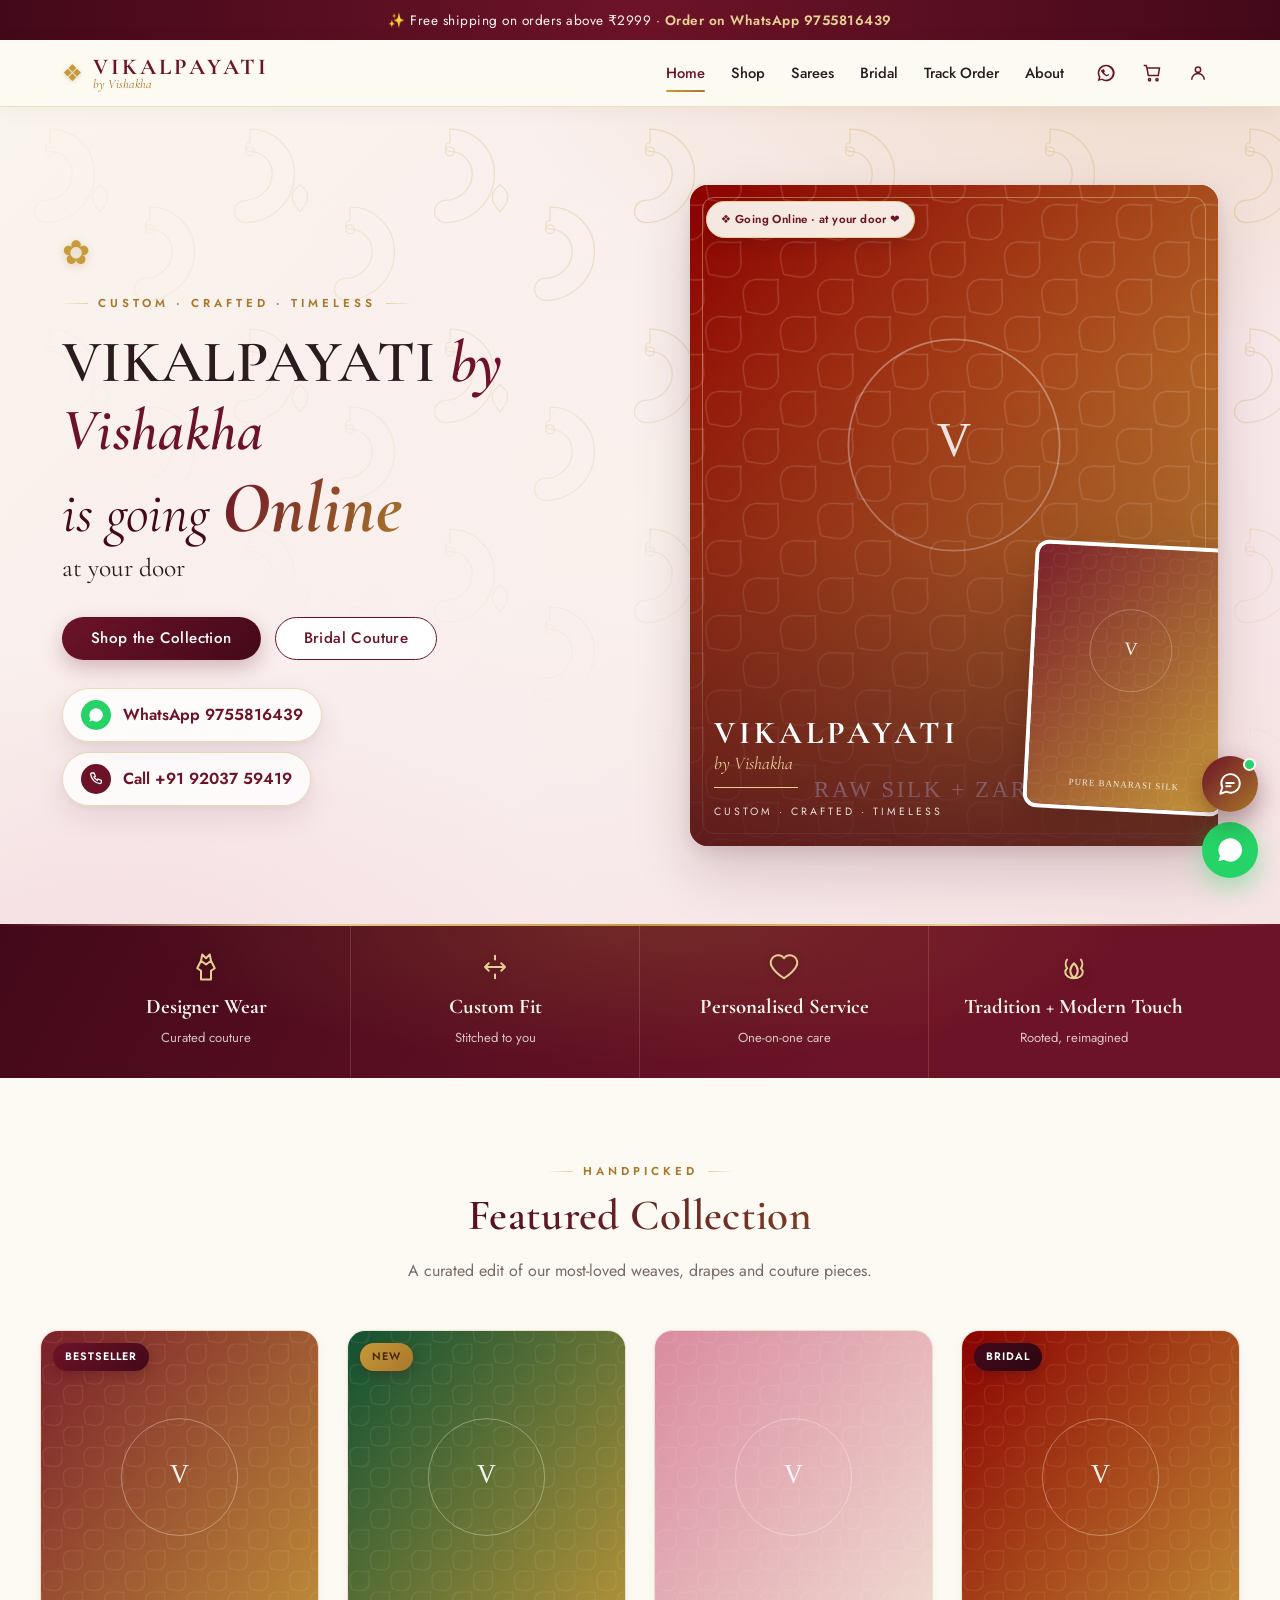
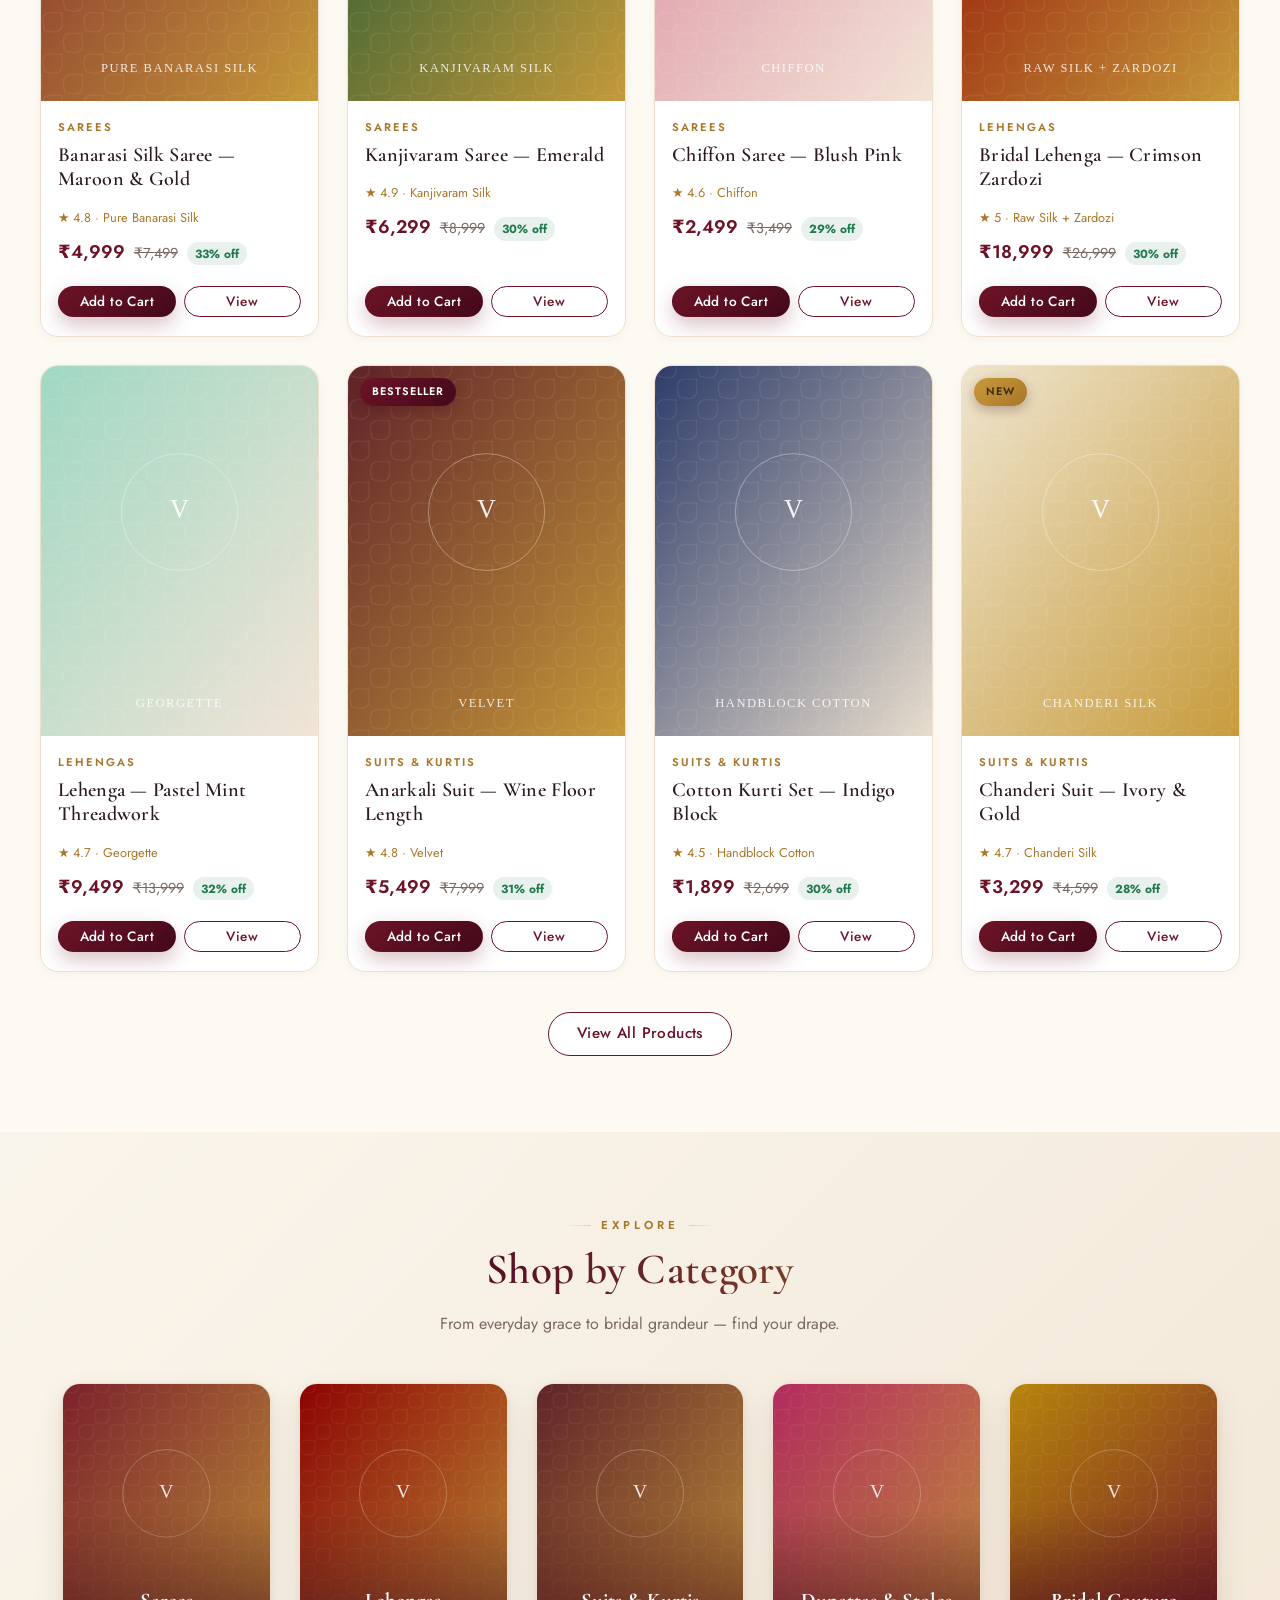
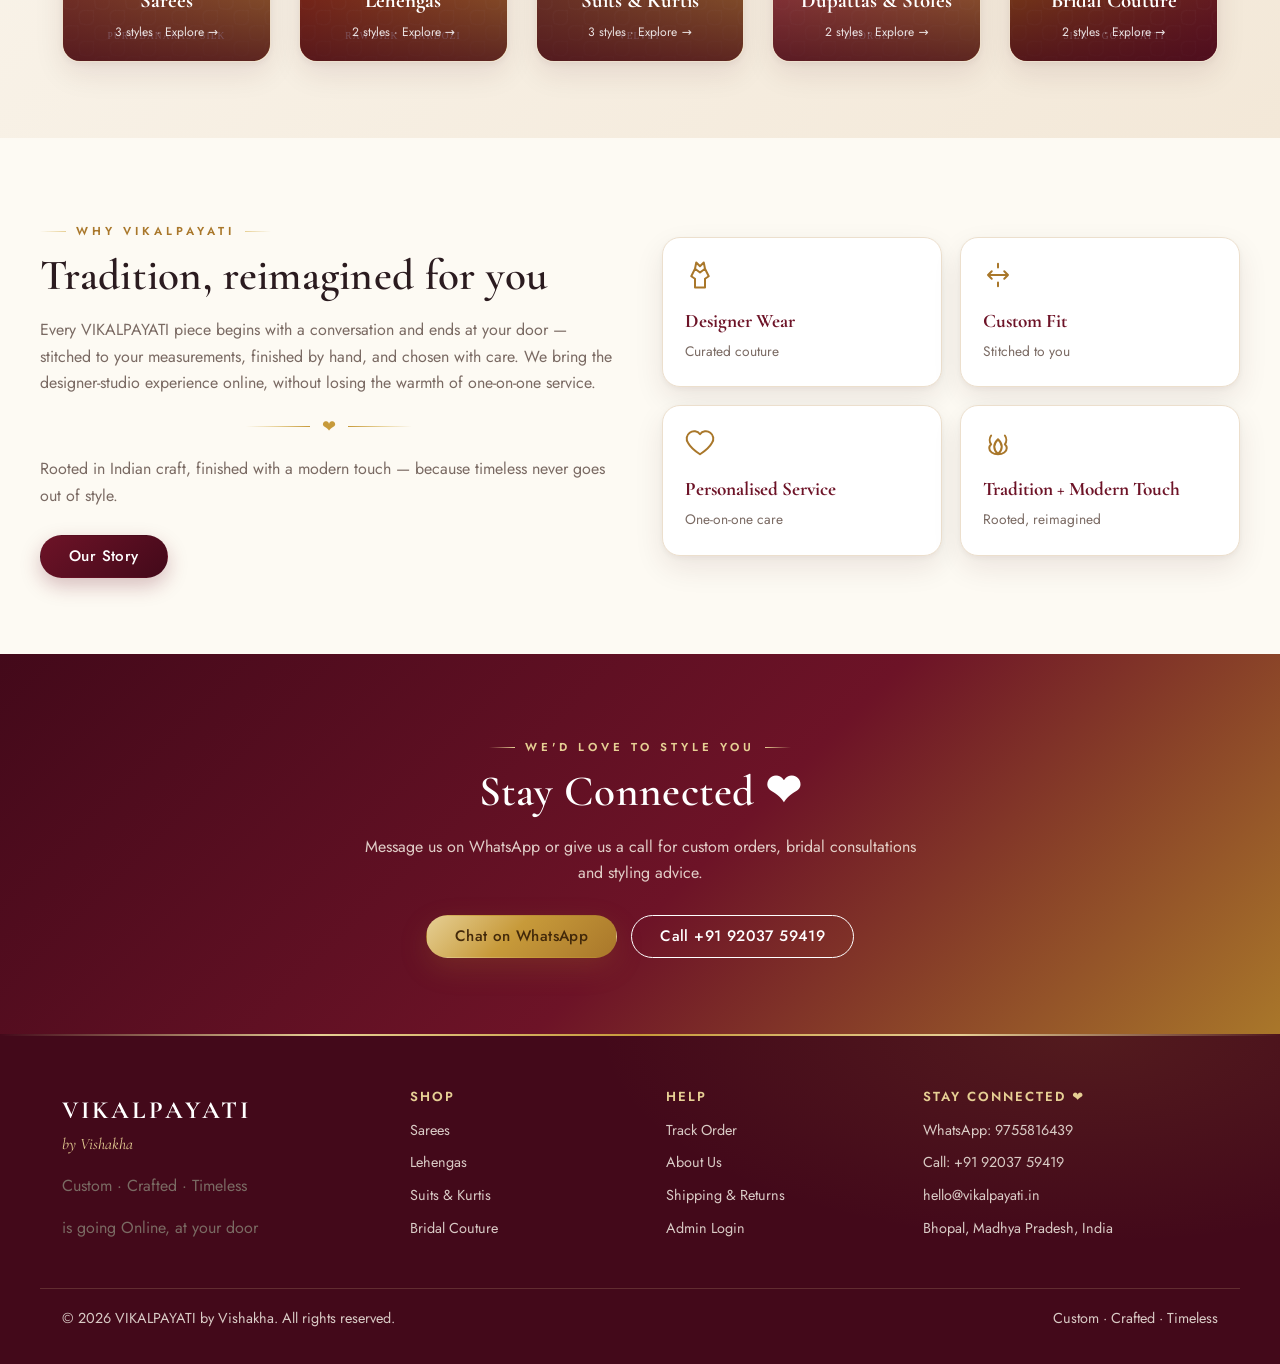
==== commit ed4fee98: "Add Ask-VIKALPAYATI chat widget (10 FAQ, AI-ready) Floating chat on all customer pages + standalone." ====
--- a/index.html
+++ b/index.html
@@ -84,4 +84,5 @@
 <footer class="footer" data-footer></footer>
 <a class="fab-wa" href="https://wa.me/919755816439" target="_blank" aria-label="WhatsApp"><svg viewBox="0 0 24 24" width="28" height="28" fill="currentColor"><path d="M12 2a10 10 0 00-8.6 15l-1.3 4.7 4.8-1.3A10 10 0 1012 2zm4.4 12c-.2-.1-1.4-.7-1.6-.8s-.4-.1-.5.1-.6.8-.8 1-.3.2-.5.1a6.5 6.5 0 01-1.9-1.2 7.2 7.2 0 01-1.3-1.7c-.1-.2 0-.4.1-.5l.4-.4.3-.4v-.4l-.8-1.8c-.2-.5-.4-.4-.5-.4h-.5a.9.9 0 00-.7.3A2.8 2.8 0 006 8.9a4.8 4.8 0 001 2.5 11 11 0 004.3 3.8c2 .8 2 .5 2.4.5a2.5 2.5 0 001.6-1.1 2 2 0 00.1-1.1c0-.1-.2-.2-.5-.3z"/></svg></a>
 <script src="js/data.js?v=2"></script><script src="js/store.js?v=2"></script><script src="js/home.js?v=2"></script>
+<script src="js/chat.js?v=1"></script>
 </body></html>
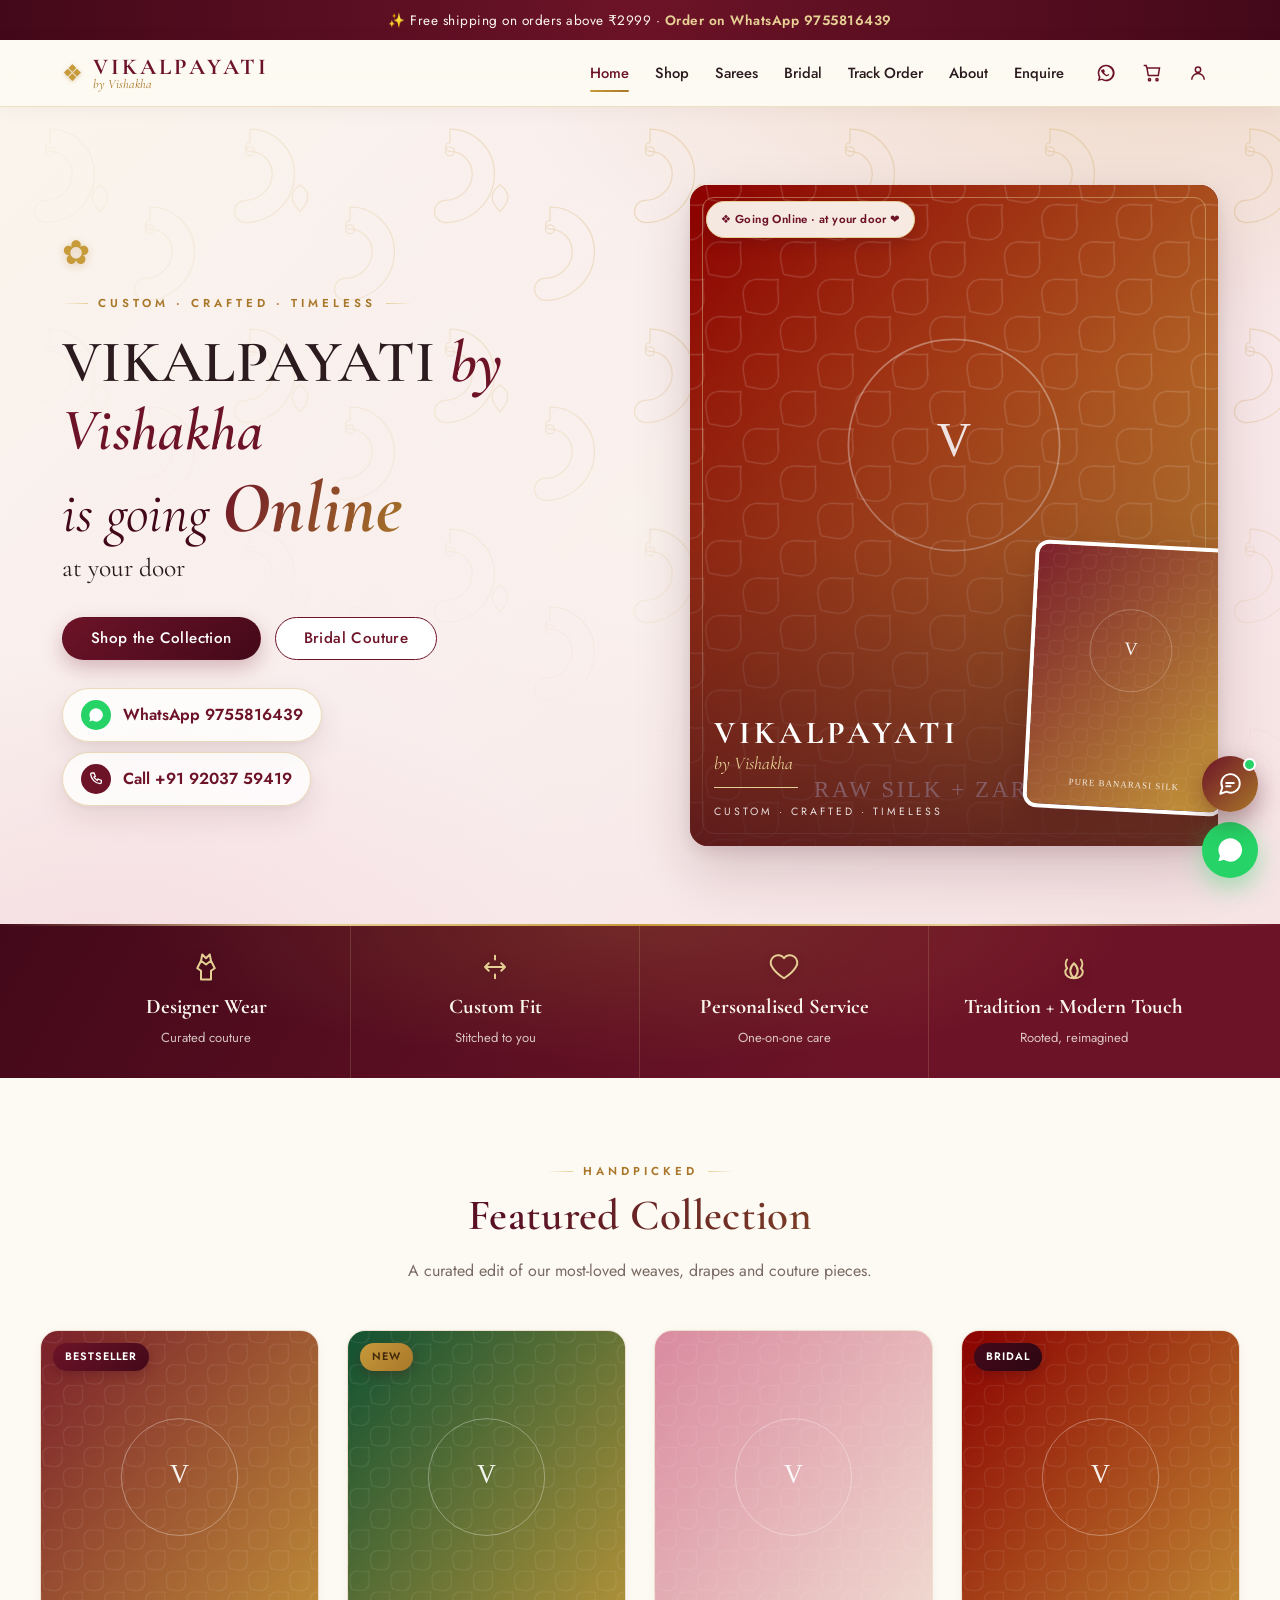
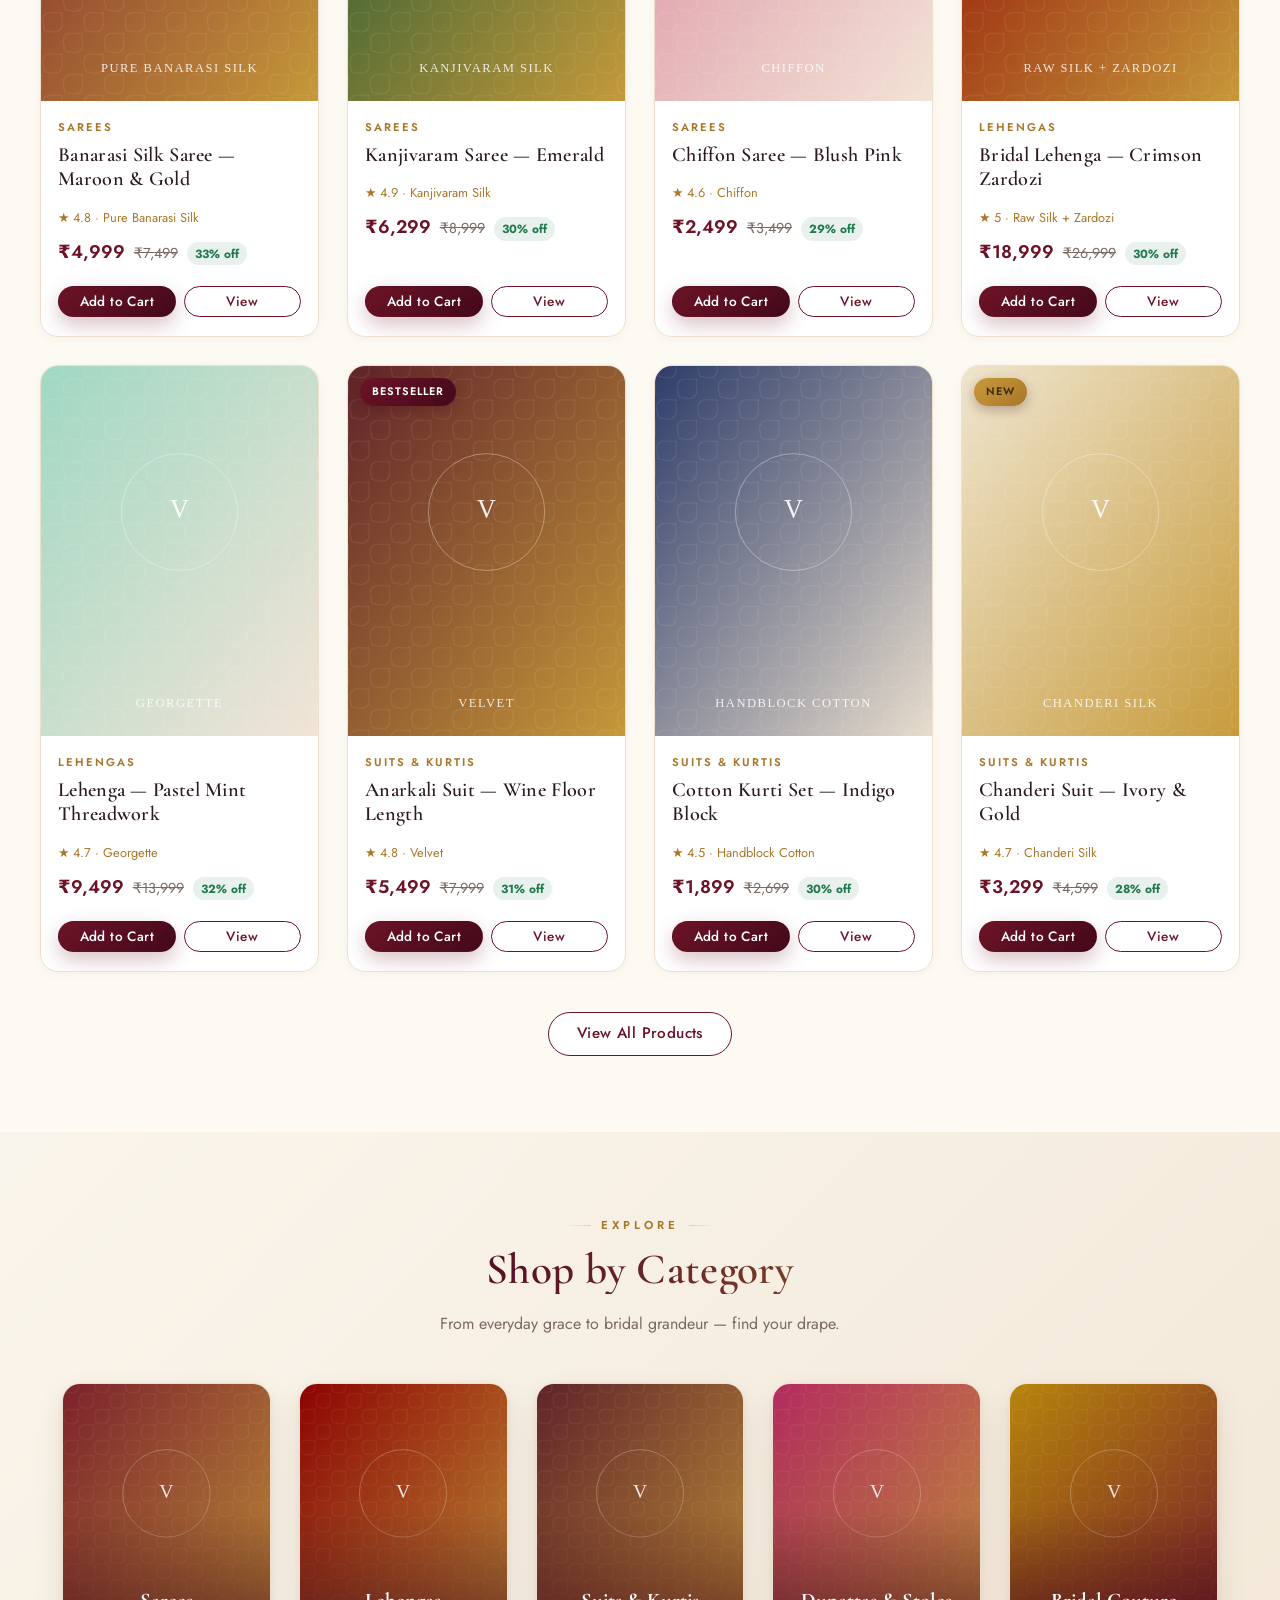
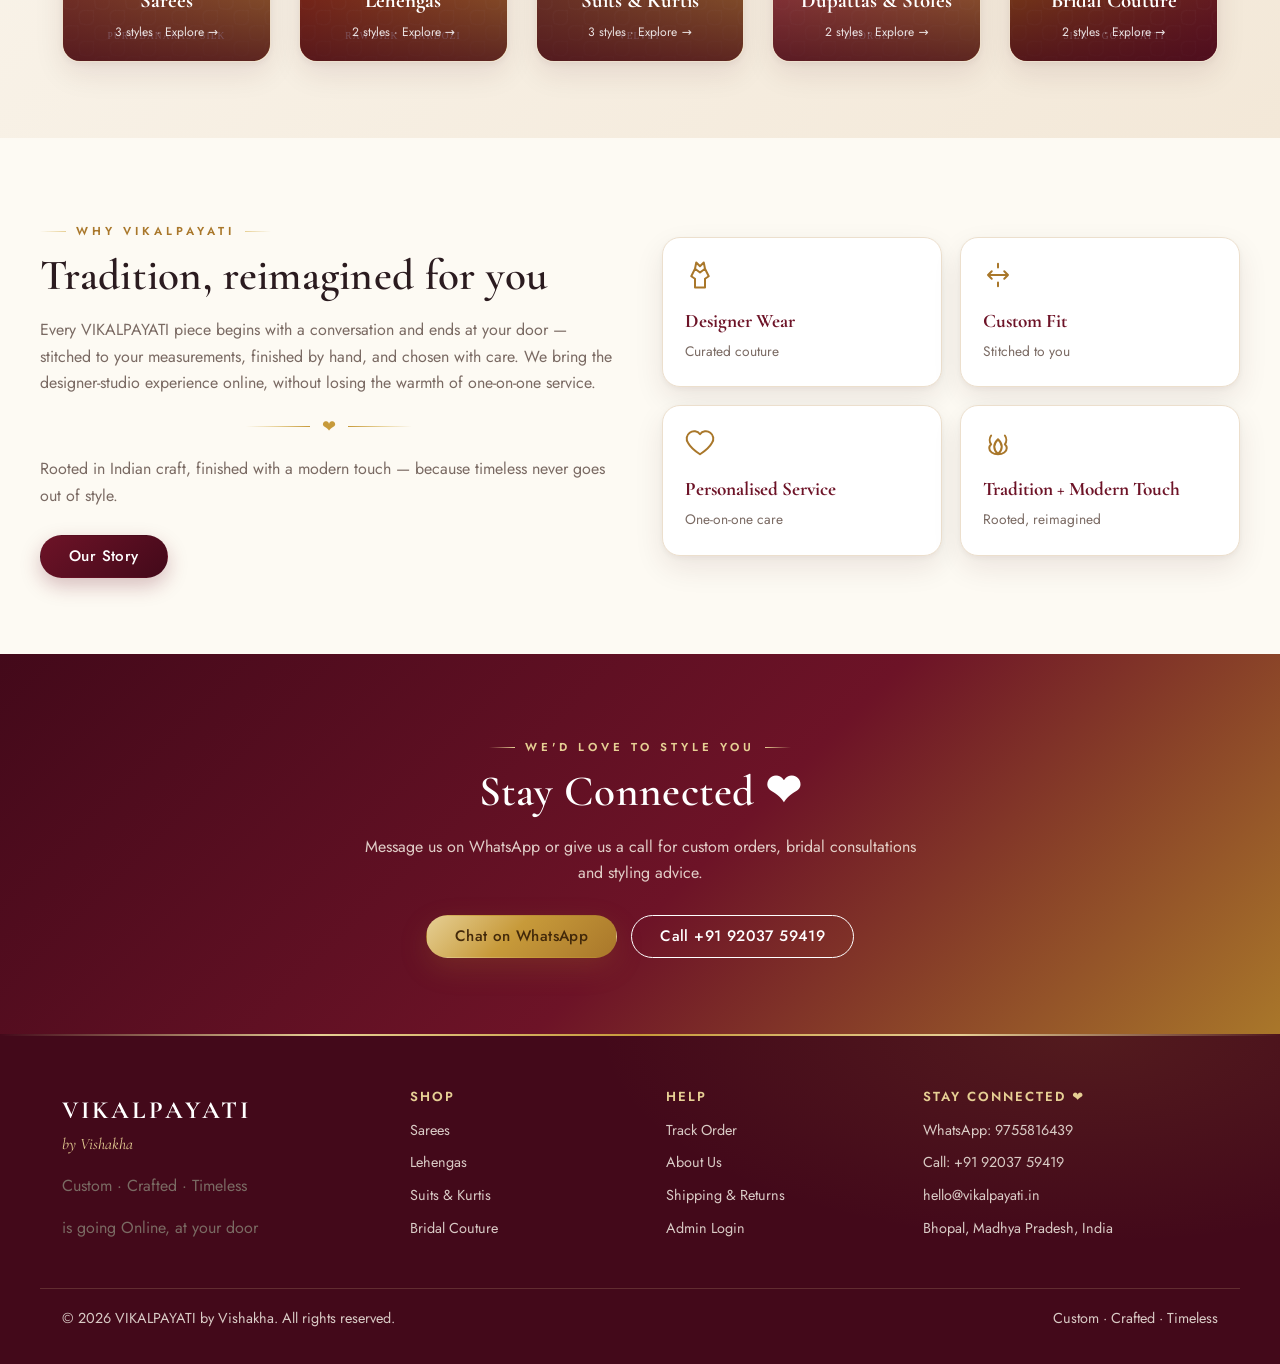
==== commit c55f88b2: "Add Inquiry feature: form -> WhatsApp/Email choice -> redirect New js/inquiry.js: self-contained mod" ====
--- a/index.html
+++ b/index.html
@@ -83,6 +83,6 @@
 
 <footer class="footer" data-footer></footer>
 <a class="fab-wa" href="https://wa.me/919755816439" target="_blank" aria-label="WhatsApp"><svg viewBox="0 0 24 24" width="28" height="28" fill="currentColor"><path d="M12 2a10 10 0 00-8.6 15l-1.3 4.7 4.8-1.3A10 10 0 1012 2zm4.4 12c-.2-.1-1.4-.7-1.6-.8s-.4-.1-.5.1-.6.8-.8 1-.3.2-.5.1a6.5 6.5 0 01-1.9-1.2 7.2 7.2 0 01-1.3-1.7c-.1-.2 0-.4.1-.5l.4-.4.3-.4v-.4l-.8-1.8c-.2-.5-.4-.4-.5-.4h-.5a.9.9 0 00-.7.3A2.8 2.8 0 006 8.9a4.8 4.8 0 001 2.5 11 11 0 004.3 3.8c2 .8 2 .5 2.4.5a2.5 2.5 0 001.6-1.1 2 2 0 00.1-1.1c0-.1-.2-.2-.5-.3z"/></svg></a>
-<script src="js/data.js?v=2"></script><script src="js/store.js?v=2"></script><script src="js/home.js?v=2"></script>
-<script src="js/chat.js?v=1"></script>
+<script src="js/data.js?v=2"></script><script src="js/store.js?v=4"></script><script src="js/config.js?v=3"></script><script src="js/supabase.js?v=3"></script><script src="js/inquiry.js?v=1"></script><script src="js/home.js?v=2"></script>
+<script src="js/chat.js?v=2"></script>
 </body></html>
